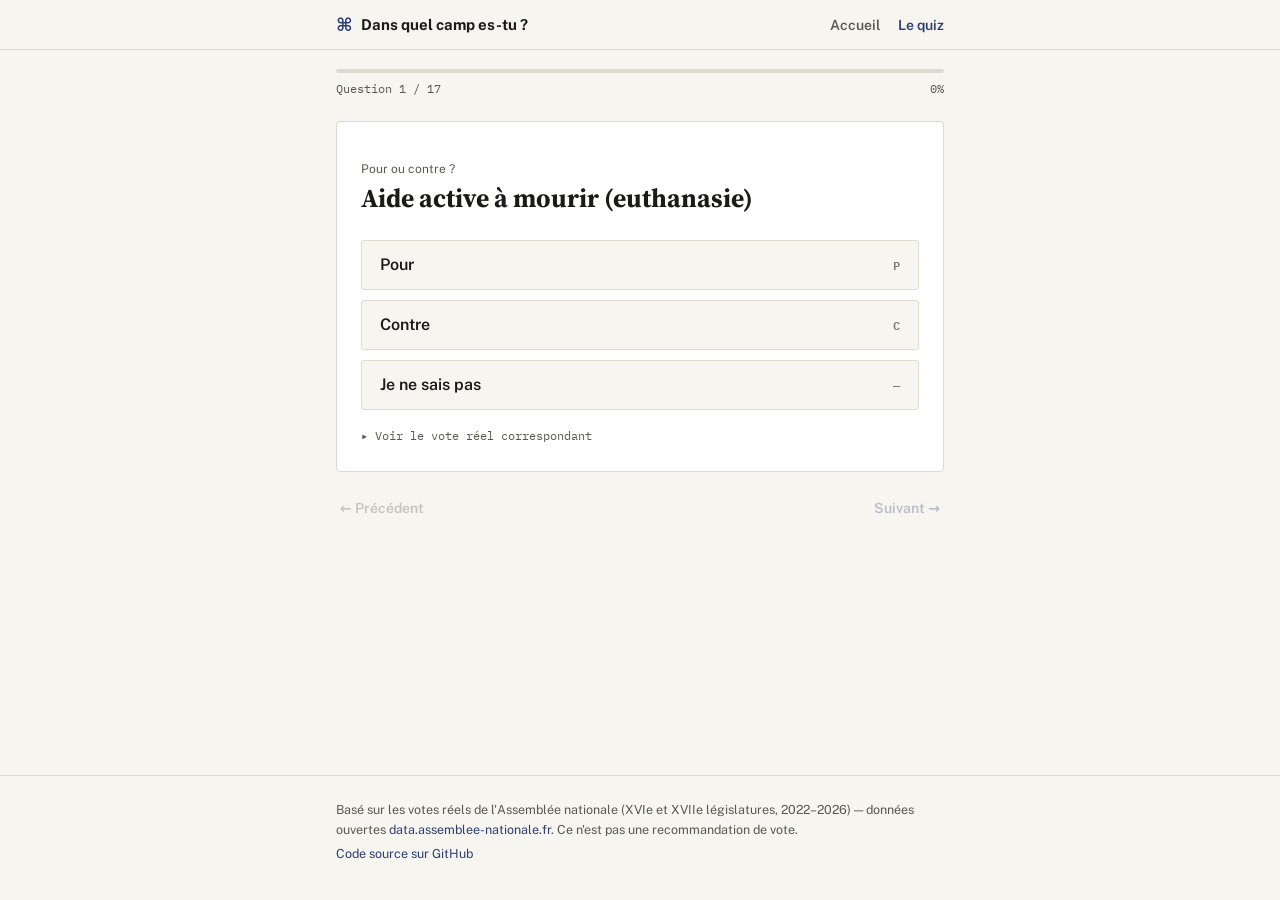
==== site/resultats.html @ 634d13da "Refonte du site : structure multi-fichiers, questions simplifiées, résultats en cercles - Remplace l" ====
<!doctype html>
<html lang="fr">
<head>
<meta charset="utf-8">
<meta name="viewport" content="width=device-width, initial-scale=1, viewport-fit=cover">
<title>Mes résultats — Dans quel camp es-tu ?</title>
<meta name="description" content="Les partis dont les votes à l'Assemblée se rapprochent le plus de mes réponses.">
<link rel="preconnect" href="https://fonts.googleapis.com">
<link rel="preconnect" href="https://fonts.gstatic.com" crossorigin>
<link href="https://fonts.googleapis.com/css2?family=Source+Serif+4:opsz,wght@8..60,400;8..60,600;8..60,700&family=Public+Sans:wght@400;500;600;700&family=IBM+Plex+Mono:wght@400;500&display=swap" rel="stylesheet">
<link rel="stylesheet" href="css/style.css">
</head>
<body>

<div id="site-header"></div>

<div class="wrap">
  <section id="resultats">
    <p class="eyebrow">Dépouillement</p>
    <h1>Ton camp</h1>
    <p class="resultats-sub" id="resultats-sub"></p>

    <div class="top3" id="top3"></div>

    <details class="classement-complet">
      <summary>Voir le classement complet des 11 partis</summary>
      <div id="classement-complet-list"></div>
    </details>

    <div class="actions-row">
      <button class="btn-secondary" id="btn-share">↗ Partager mon résultat</button>
      <button class="btn-secondary" id="btn-restart">↺ Refaire le quiz</button>
    </div>
    <p class="share-feedback" id="share-feedback"></p>

    <p class="footnote">Les scores reflètent la proximité entre tes réponses et les votes réels enregistrés à l'Assemblée nationale — pas une recommandation de vote. Un score élevé peut aussi venir d'un accord « par coïncidence » entre deux partis qui votent pareil pour des raisons opposées : ouvre le détail d'un parti pour voir question par question.</p>
  </section>
</div>

<div id="site-footer"></div>

<script src="js/data.js"></script>
<script src="js/scoring.js"></script>
<script src="js/common.js"></script>
<script src="js/resultats.js"></script>
<script>renderHeader('resultats');</script>
</body>
</html>
---- site/css/style.css ----
/* Dans quel camp es-tu ? — feuille de style unique du site.
   Concept : un carnet de dépouillement électoral — une seule colonne de
   lecture, couleurs officielles des groupes, typographie sérif pour les
   titres / sans-serif pour le texte / mono pour les données chiffrées. */

:root{
  --bg:#F7F5F0; --surface:#FFFFFF; --ink:#1B1B18; --ink-soft:#5B574E;
  --rule:#DEDACE; --accent:#2C3E70; --accent-soft:#E7EAF2;
  --pour:#2E6E4E; --contre:#9B3B32; --neutre:#8A8575;
  font-size:16px; color-scheme: light;
}
@media (prefers-color-scheme: dark){
  :root:not([data-theme="light"]){
    --bg:#15140F; --surface:#1E1C16; --ink:#EDEAE1; --ink-soft:#AFA998;
    --rule:#38352B; --accent:#9FB0E0; --accent-soft:#242B40;
    --pour:#6FBF93; --contre:#DD8278; --neutre:#8A8575;
    color-scheme: dark;
  }
}
:root[data-theme="dark"]{
  --bg:#15140F; --surface:#1E1C16; --ink:#EDEAE1; --ink-soft:#AFA998;
  --rule:#38352B; --accent:#9FB0E0; --accent-soft:#242B40;
  --pour:#6FBF93; --contre:#DD8278; --neutre:#8A8575;
  color-scheme: dark;
}
*{box-sizing:border-box;}
html,body{margin:0; background:var(--bg); color:var(--ink);}
body{
  font-family:"Public Sans", system-ui, sans-serif;
  padding-left:max(0px, env(safe-area-inset-left,0px));
  padding-right:max(0px, env(safe-area-inset-right,0px));
  min-height:100vh;
  display:flex; flex-direction:column;
}
h1,h2,h3{font-family:"Source Serif 4", Georgia, serif; font-weight:700; text-wrap:balance; margin:0;}
.mono{font-family:"IBM Plex Mono", monospace;}
.wrap{max-width:640px; margin:0 auto; padding:0 16px 40px; width:100%; flex:1;}
.eyebrow{
  font-family:"IBM Plex Mono", monospace; font-size:12px; letter-spacing:.08em;
  text-transform:uppercase; color:var(--accent); margin-bottom:10px;
}
a{color:var(--accent); text-decoration:none;}
a:hover{text-decoration:underline;}
button{font-family:inherit; cursor:pointer;}
[hidden]{display:none!important;}

/* --- Header / footer réutilisables --- */
#site-header{
  position:sticky; top:0; z-index:10; background:var(--bg);
  border-bottom:1px solid var(--rule);
}
.site-header-inner{
  max-width:640px; margin:0 auto; padding:14px 16px;
  display:flex; align-items:center; justify-content:space-between; gap:12px;
}
.brand{display:flex; align-items:center; gap:8px; color:var(--ink); font-weight:700; font-size:15px;}
.brand:hover{text-decoration:none;}
.brand-mark{color:var(--accent); font-size:18px;}
.site-nav{display:flex; gap:18px; font-size:14px; font-weight:600;}
.site-nav a{color:var(--ink-soft);}
.site-nav a.active{color:var(--accent);}

#site-footer{border-top:1px solid var(--rule); margin-top:32px;}
.site-footer-inner{
  max-width:640px; margin:0 auto; padding:20px 16px 32px;
  font-size:12.5px; color:var(--ink-soft); line-height:1.6;
}
.site-footer-inner p{margin:4px 0;}

/* --- Accueil --- */
.hero{padding-top:28px;}
.hero h1{font-size:clamp(28px,6vw,40px); line-height:1.08; margin-bottom:14px;}
.hero .lede{font-size:17px; color:var(--ink-soft); line-height:1.55; margin-bottom:20px;}
.principe{
  background:var(--surface); border:1px solid var(--rule); border-radius:3px;
  padding:18px 20px; margin:22px 0; border-left:3px solid var(--accent);
}
.principe p{margin:0; font-size:15px; line-height:1.55;}
.principe strong{color:var(--accent);}
.meta-box{
  display:grid; grid-template-columns:repeat(3,1fr); gap:1px;
  background:var(--rule); border:1px solid var(--rule); border-radius:3px;
  overflow:hidden; margin:22px 0;
}
.meta-box div{background:var(--surface); padding:14px 12px; text-align:center;}
.meta-box .num{font-family:"IBM Plex Mono",monospace; font-size:20px; font-weight:500; color:var(--accent);}
.meta-box .lbl{font-size:11px; color:var(--ink-soft); text-transform:uppercase; letter-spacing:.04em; margin-top:4px;}

.mode-choice{display:grid; gap:12px; margin-top:24px;}
.mode-card{
  display:block; background:var(--surface); border:1.5px solid var(--rule); border-radius:4px;
  padding:18px 20px; transition:border-color .15s;
}
.mode-card:hover{border-color:var(--accent); text-decoration:none;}
.mode-card .mode-title{font-weight:700; font-size:16px; color:var(--ink); display:flex; align-items:center; gap:8px;}
.mode-card .mode-desc{font-size:13.5px; color:var(--ink-soft); margin-top:4px; line-height:1.5;}
.mode-card.disabled{opacity:.55; cursor:default; pointer-events:none;}
.badge-soon{
  font-family:"IBM Plex Mono",monospace; font-size:10px; text-transform:uppercase; letter-spacing:.04em;
  background:var(--accent-soft); color:var(--accent); padding:2px 7px; border-radius:10px;
}

.btn-primary{
  display:inline-flex; align-items:center; gap:8px;
  background:var(--accent); color:var(--bg); border:none; border-radius:3px;
  padding:14px 26px; font-size:16px; font-weight:600; margin-top:8px;
}
.btn-primary:hover{opacity:.9; text-decoration:none;}
.footnote{font-size:13px; color:var(--ink-soft); line-height:1.5; margin-top:28px;}

/* --- Quiz --- */
#quiz-header{
  position:sticky; top:53px; z-index:5;
  background:var(--bg); padding-top:16px; padding-bottom:10px;
}
.progress-track{height:4px; background:var(--rule); border-radius:2px; overflow:hidden;}
.progress-fill{height:100%; background:var(--accent); transition:width .3s ease;}
.progress-label{
  display:flex; justify-content:space-between; font-family:"IBM Plex Mono",monospace;
  font-size:12px; color:var(--ink-soft); margin-top:8px;
}
.q-card{
  background:var(--surface); border:1px solid var(--rule); border-radius:4px;
  padding:28px 24px; margin-top:18px;
}
.q-card .q-eyebrow{font-size:12px; color:var(--ink-soft); margin-bottom:6px;}
.q-card h2{font-size:clamp(20px,4.5vw,26px); line-height:1.3;}
.q-card .q-sub{font-size:14px; color:var(--ink-soft); margin-top:10px; line-height:1.5;}
.choices{display:grid; gap:10px; margin-top:24px;}
.choice-btn{
  display:flex; align-items:center; justify-content:space-between;
  background:var(--bg); border:1.5px solid var(--rule); border-radius:3px;
  padding:14px 18px; font-size:16px; font-weight:600; color:var(--ink);
  text-align:left; transition:border-color .15s, background .15s; width:100%;
}
.choice-btn .tag{font-family:"IBM Plex Mono",monospace; font-size:12px; opacity:.55;}
.choice-btn[data-v="pour"]:hover,.choice-btn[data-v="pour"].active{border-color:var(--pour); background:color-mix(in srgb, var(--pour) 12%, var(--surface));}
.choice-btn[data-v="contre"]:hover,.choice-btn[data-v="contre"].active{border-color:var(--contre); background:color-mix(in srgb, var(--contre) 12%, var(--surface));}
.choice-btn[data-v="sans_avis"]:hover,.choice-btn[data-v="sans_avis"].active{border-color:var(--neutre); background:color-mix(in srgb, var(--neutre) 12%, var(--surface));}
details.scrutin-ref{margin-top:18px;}
details.scrutin-ref summary{
  font-family:"IBM Plex Mono",monospace; font-size:12px; color:var(--ink-soft);
  cursor:pointer; list-style:none;
}
details.scrutin-ref summary::-webkit-details-marker{display:none;}
details.scrutin-ref summary::before{content:"▸ "; }
details.scrutin-ref[open] summary::before{content:"▾ ";}
.scrutin-detail{
  font-size:13.5px; line-height:1.55; color:var(--ink-soft); margin-top:8px;
  padding:12px 14px; background:var(--accent-soft); border-radius:3px;
}
.scrutin-detail .k{color:var(--ink); font-weight:600;}
.quiz-nav{display:flex; justify-content:space-between; margin-top:18px;}
.nav-btn{
  background:none; border:none; color:var(--ink-soft); font-size:14px;
  font-weight:600; padding:10px 4px;
}
.nav-btn:disabled{opacity:.3; cursor:default;}
.nav-btn.visible-link{color:var(--accent);}

/* --- Résultats --- */
#resultats h1{font-size:clamp(24px,5vw,32px); margin-bottom:6px;}
.resultats-sub{color:var(--ink-soft); font-size:15px; margin-bottom:26px;}

.top3{display:grid; gap:16px;}
.parti-card{
  background:var(--surface); border:1px solid var(--rule); border-radius:6px;
  padding:20px; position:relative; overflow:hidden;
}
.parti-card.rank-1{border-color:var(--accent); border-width:1.5px;}
.rank-badge{
  position:absolute; top:14px; right:16px; font-family:"IBM Plex Mono",monospace;
  font-size:11px; color:var(--ink-soft); letter-spacing:.04em;
}
.parti-card-top{display:flex; align-items:center; gap:16px;}
.donut-wrap{position:relative; width:76px; height:76px; flex:none;}
.donut-wrap svg{width:100%; height:100%; transform:rotate(-90deg);}
.donut-pct{
  position:absolute; inset:0; display:flex; align-items:center; justify-content:center;
  font-family:"IBM Plex Mono",monospace; font-weight:600; font-size:17px;
}
.parti-card-id{flex:1; min-width:0;}
.parti-card-id .nom{font-weight:700; font-size:17px; line-height:1.25;}
.parti-card-id .fiab{font-size:11px; color:var(--ink-soft); margin-top:3px;}
.parti-card .desc{font-size:13.5px; color:var(--ink-soft); line-height:1.5; margin-top:14px;}

.representant{
  display:flex; align-items:center; gap:10px; margin-top:14px;
  padding-top:14px; border-top:1px solid var(--rule);
}
.avatar-init{
  width:38px; height:38px; min-width:38px; border-radius:50%;
  display:flex; align-items:center; justify-content:center;
  font-family:"IBM Plex Mono",monospace; font-weight:700; font-size:14px; color:#fff;
}
.representant-id .nom{font-size:13.5px; font-weight:700; color:var(--ink);}
.representant-id .fonction{font-size:12px; color:var(--ink-soft);}

.parti-card details{margin-top:12px;}
.parti-card details summary{
  font-family:"IBM Plex Mono",monospace; font-size:11.5px; color:var(--ink-soft);
  cursor:pointer; list-style:none;
}
.parti-card details summary::-webkit-details-marker{display:none;}
.parti-card details summary::before{content:"▸ ";}
.parti-card details[open] summary::before{content:"▾ ";}
.vote-line{
  display:flex; justify-content:space-between; gap:10px; padding:7px 0;
  border-bottom:1px solid var(--rule); font-size:13px;
}
.vote-line:last-child{border-bottom:none;}
.vote-line .q-txt{color:var(--ink-soft); min-width:0;}
.tag-accord{
  font-family:"IBM Plex Mono",monospace; font-size:11px; padding:2px 8px; border-radius:10px;
  white-space:nowrap; height:fit-content;
}
.tag-accord.yes{background:color-mix(in srgb, var(--pour) 18%, transparent); color:var(--pour);}
.tag-accord.no{background:color-mix(in srgb, var(--contre) 18%, transparent); color:var(--contre);}
.tag-accord.mid{background:color-mix(in srgb, var(--neutre) 18%, transparent); color:var(--ink-soft);}

.classement-complet summary{
  font-family:"IBM Plex Mono",monospace; font-size:12.5px; color:var(--ink-soft);
  cursor:pointer; list-style:none; margin-top:26px;
}
.classement-complet summary::-webkit-details-marker{display:none;}
.classement-complet summary::before{content:"▸ ";}
.classement-complet[open] summary::before{content:"▾ ";}
.classement-row{
  display:flex; align-items:center; gap:10px; padding:9px 0; border-bottom:1px solid var(--rule); font-size:13.5px;
}
.classement-row .swatch{width:9px; height:9px; border-radius:50%; flex:none;}
.classement-row .nom{flex:1;}
.classement-row .score{font-family:"IBM Plex Mono",monospace; font-weight:600;}

.actions-row{display:flex; flex-wrap:wrap; gap:10px; margin-top:28px;}
.btn-secondary{
  background:none; border:1.5px solid var(--accent); color:var(--accent);
  border-radius:3px; padding:12px 20px; font-weight:600; font-size:14.5px;
  display:inline-flex; align-items:center; gap:8px;
}
.btn-secondary:hover{background:var(--accent-soft);}
.share-feedback{font-size:12.5px; color:var(--pour); margin-top:8px; min-height:1.2em;}
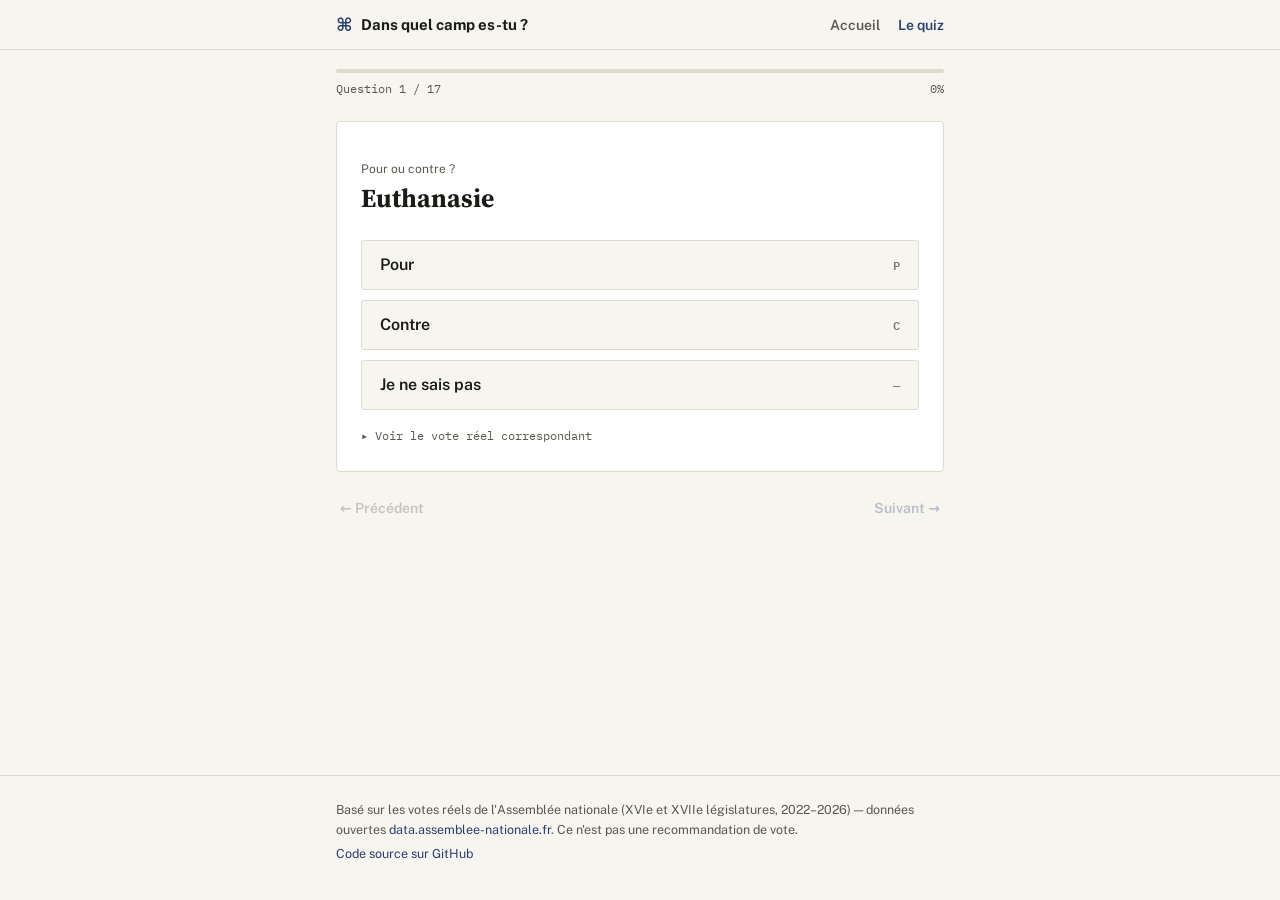
==== commit da2b5f6a: "Accueil allégé, questions encore généralisées, mode "personnalité" fonctionnel - Retire le bloc lede" ====
--- a/site/resultats.html
+++ b/site/resultats.html
@@ -16,14 +16,14 @@
 
 <div class="wrap">
   <section id="resultats">
-    <p class="eyebrow">Dépouillement</p>
-    <h1>Ton camp</h1>
+    <p class="eyebrow" id="resultats-eyebrow">Dépouillement</p>
+    <h1 id="resultats-titre">Ton camp</h1>
     <p class="resultats-sub" id="resultats-sub"></p>
 
     <div class="top3" id="top3"></div>
 
     <details class="classement-complet">
-      <summary>Voir le classement complet des 11 partis</summary>
+      <summary id="classement-complet-summary">Voir le classement complet</summary>
       <div id="classement-complet-list"></div>
     </details>
 
@@ -33,7 +33,7 @@
     </div>
     <p class="share-feedback" id="share-feedback"></p>
 
-    <p class="footnote">Les scores reflètent la proximité entre tes réponses et les votes réels enregistrés à l'Assemblée nationale — pas une recommandation de vote. Un score élevé peut aussi venir d'un accord « par coïncidence » entre deux partis qui votent pareil pour des raisons opposées : ouvre le détail d'un parti pour voir question par question.</p>
+    <p class="footnote" id="resultats-footnote"></p>
   </section>
 </div>
 
